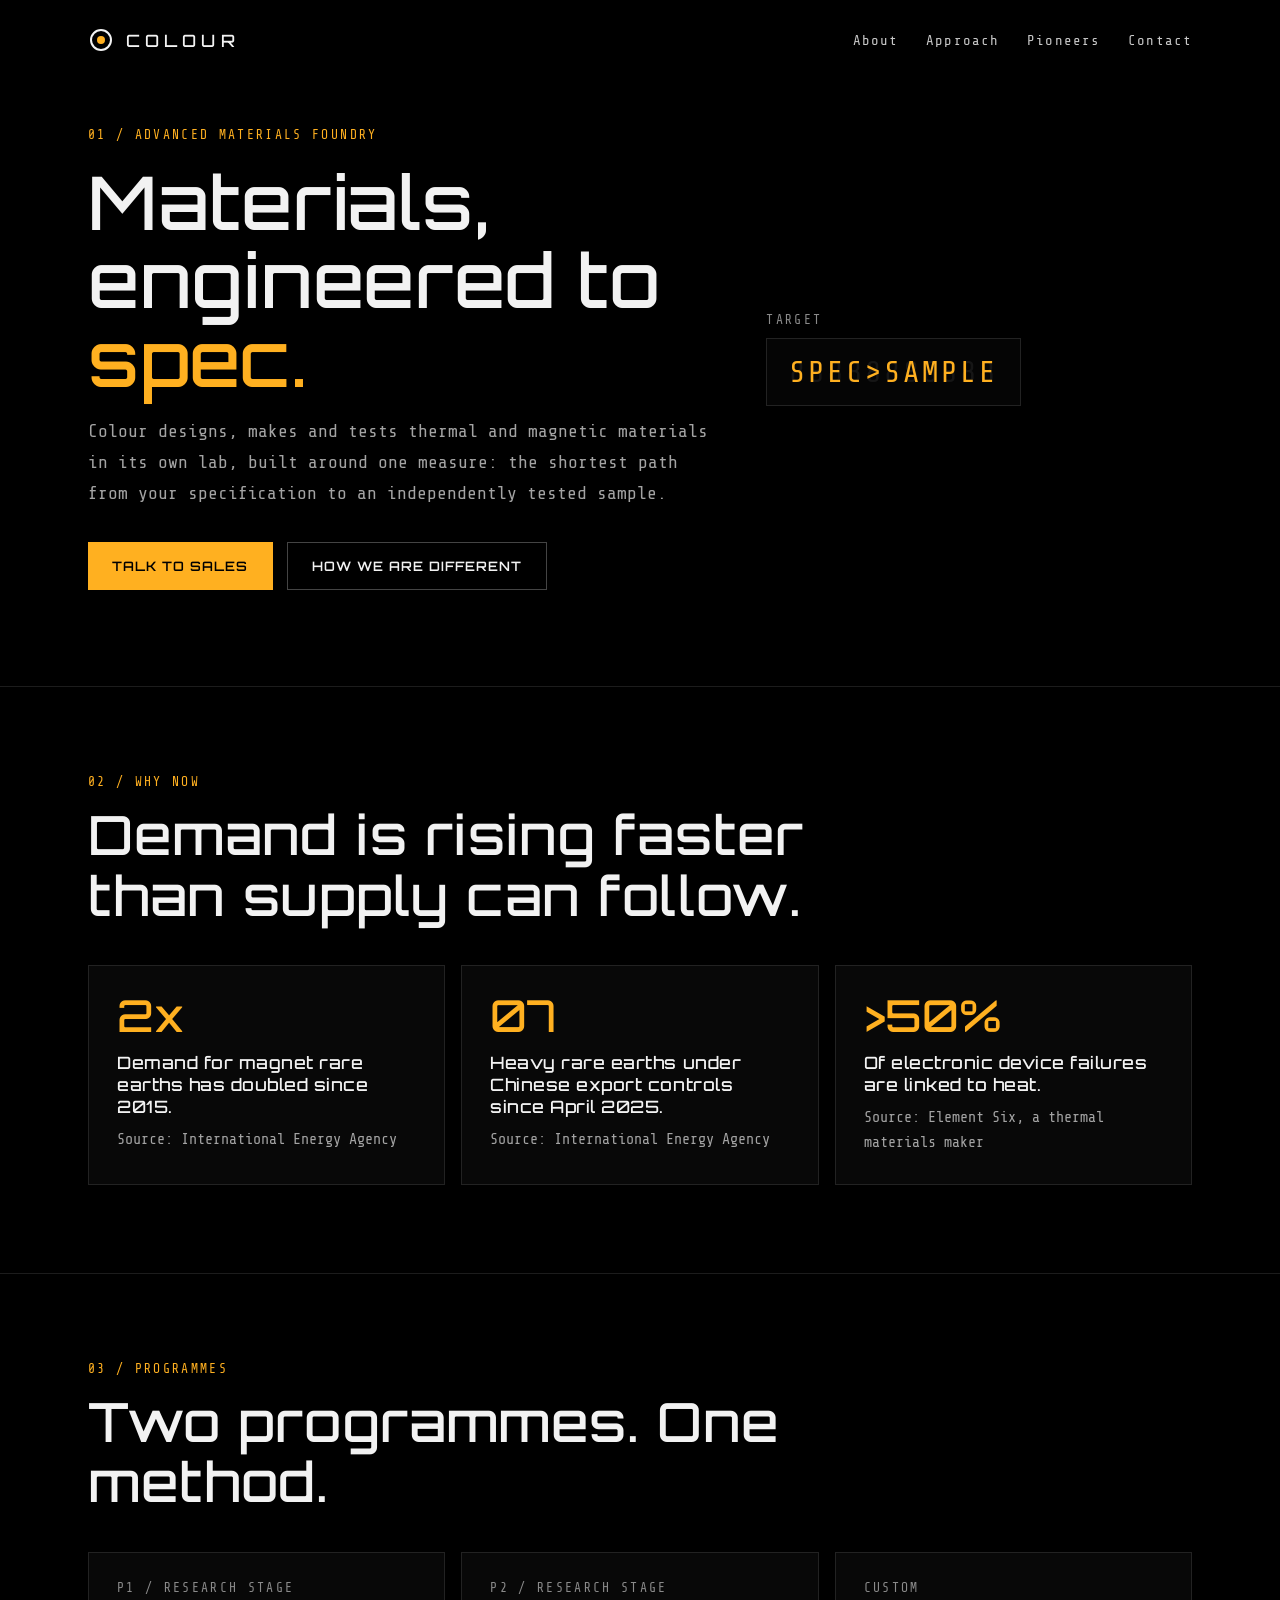
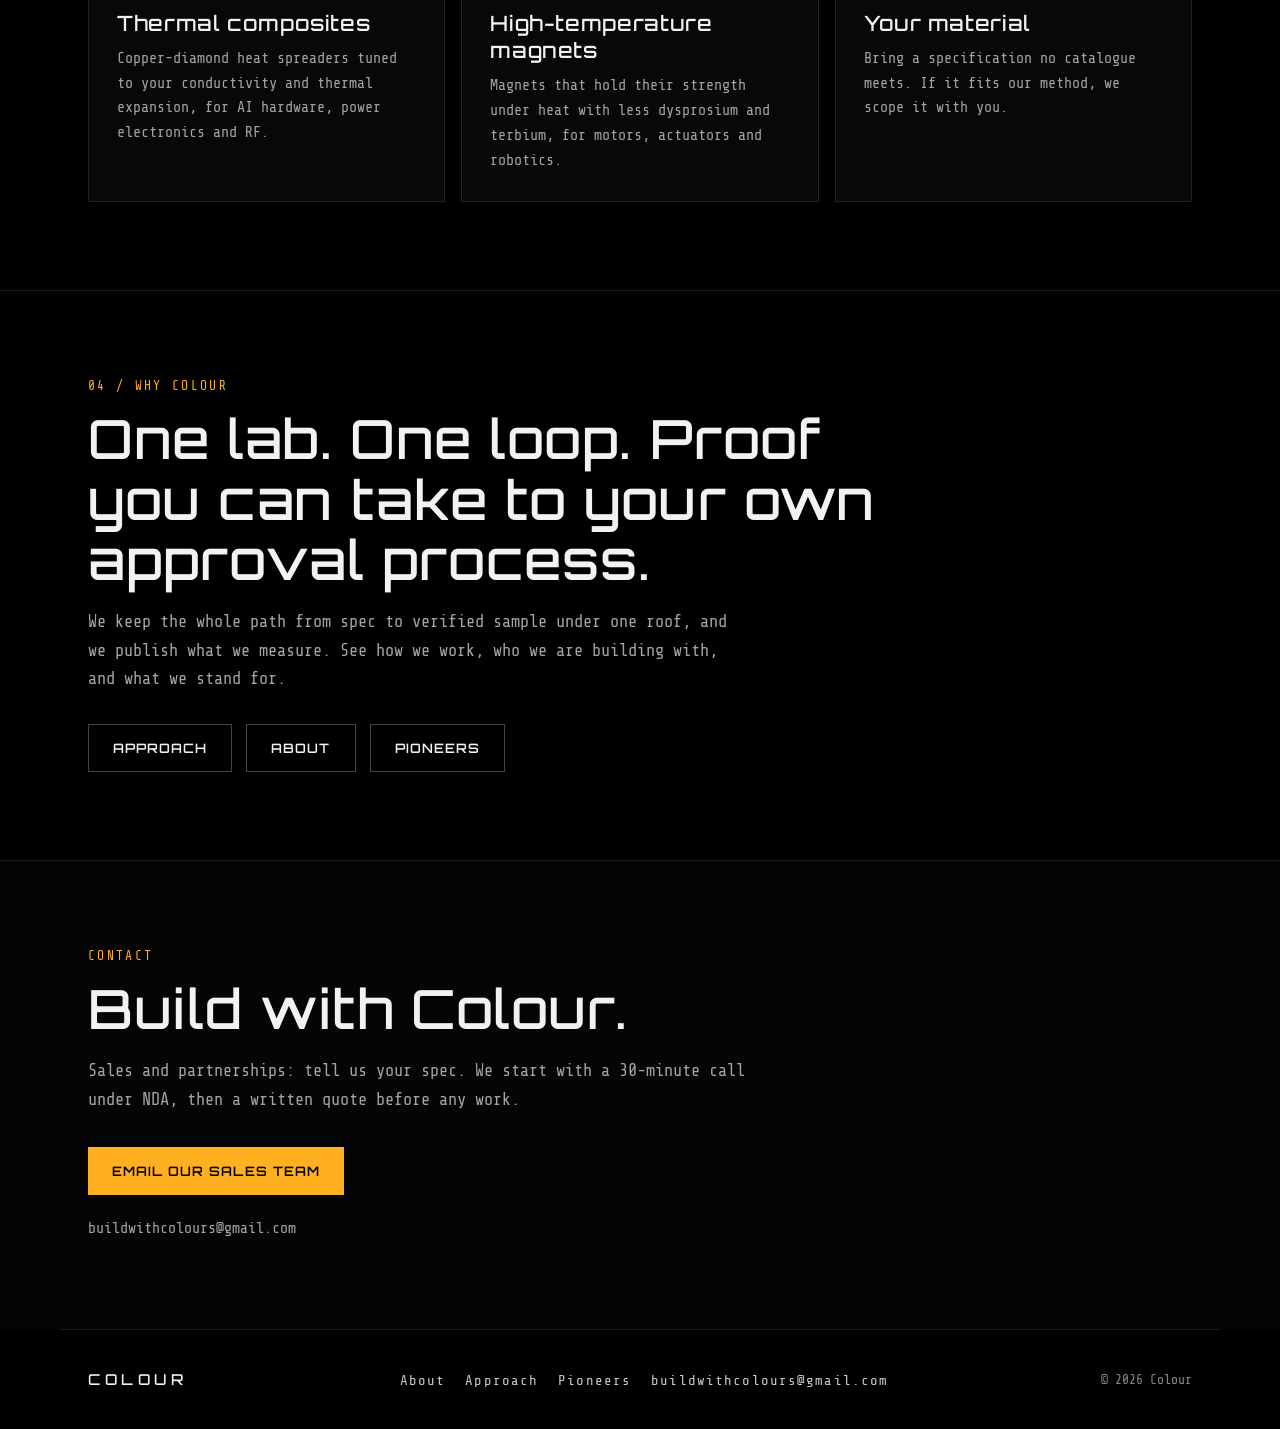
==== index.html @ 1d4a6eca "Add index.html" ====
<!doctype html>
<html lang="en">
<head>
<meta charset="utf-8">
<meta name="viewport" content="width=device-width,initial-scale=1">
<meta name="description" content="Colour designs, makes and tests thermal and magnetic materials to your specification.">
<title>Colour | Materials, engineered to spec</title>

<link href="https://fonts.googleapis.com/css2?family=Orbitron:wght@500;600&family=Share+Tech+Mono&display=swap" rel="stylesheet">
<style>
body{margin:0;background:#000}*{box-sizing:border-box}
a{color:#FFB020}a:hover{color:#FFD27A}
.w{max-width:1160px;margin:0 auto;padding:0 28px}
.s{padding:88px 0;border-top:1px solid #1C1C1C}
.o{font:400 13px/1 'Share Tech Mono',monospace;letter-spacing:.18em;text-transform:uppercase;color:#FFB020;margin:0}
.h{font:500 clamp(30px,4.6vw,54px)/1.12 Orbitron,sans-serif;letter-spacing:.02em;margin:16px 0 0;color:#F2F2F2;max-width:820px}
.p{font:400 17px/1.7 'Share Tech Mono',monospace;color:#A3A3A3;margin:18px 0 0;max-width:660px}
.b{display:inline-flex;align-items:center;min-height:48px;padding:0 24px;background:#FFB020;color:#000;font:600 13px Orbitron,sans-serif;letter-spacing:.08em;text-decoration:none;text-transform:uppercase}
.b:hover{background:#FFD27A;color:#000}
.b2{display:inline-flex;align-items:center;min-height:48px;padding:0 24px;border:1px solid #444;color:#F2F2F2;font:600 13px Orbitron,sans-serif;letter-spacing:.08em;text-decoration:none;text-transform:uppercase}
.b2:hover{border-color:#FFB020;color:#F2F2F2}
.g{display:grid;grid-template-columns:repeat(auto-fit,minmax(240px,1fr));gap:16px;margin-top:40px}
.c{background:#080808;border:1px solid #222;padding:28px}
.t{font:500 17px/1.3 Orbitron,sans-serif;color:#F2F2F2;margin:0;letter-spacing:.03em}
.d{font:400 15px/1.65 'Share Tech Mono',monospace;color:#A3A3A3;margin:10px 0 0}
.n{font:500 44px/1 Orbitron,sans-serif;color:#FFB020;margin:0 0 14px}
.nv a{color:#C9C9C9;text-decoration:none;font:400 14px 'Share Tech Mono',monospace;margin-left:28px;letter-spacing:.08em}
.nv a:hover{color:#fff}
@media(max-width:760px){.nv a.x{display:none}.s{padding:60px 0}.hero{grid-template-columns:1fr!important}}
</style>

</head>
<body>
<div style="width:100%;background:#000;color:#F2F2F2">
<header class="w" style="display:flex;align-items:center;justify-content:space-between;height:80px">
<a href="index.html" style="display:flex;align-items:center;gap:12px;text-decoration:none" aria-label="Colour home"><svg width="26" height="26" viewBox="0 0 26 26" aria-hidden="true"><circle cx="13" cy="13" r="10" fill="none" stroke="#F2F2F2" stroke-width="2"/><circle cx="13" cy="13" r="4" fill="#FFB020"/></svg><span style="font:500 17px Orbitron,sans-serif;letter-spacing:.3em;color:#F2F2F2">COLOUR</span></a>
<nav class="nv" style="display:flex;align-items:center"><a class="x" href="about.html">About</a><a class="x" href="approach.html">Approach</a><a class="x" href="pioneers.html">Pioneers</a><a href="mailto:buildwithcolours@gmail.com?subject=Colour%20enquiry">Contact</a></nav>
</header>
<section class="w hero" style="display:grid;grid-template-columns:1.2fr .8fr;gap:40px;align-items:center;padding-top:48px;padding-bottom:96px">
<div>
<p class="o">01 / Advanced materials foundry</p>
<h1 style="font:500 clamp(38px,5.8vw,74px)/1.06 Orbitron,sans-serif;letter-spacing:.01em;margin:22px 0 0;color:#F2F2F2">Materials, engineered to <span style="color:#FFB020">spec.</span></h1>
<p class="p" style="font-size:18px">Colour designs, makes and tests thermal and magnetic materials in its own lab, built around one measure: the shortest path from your specification to an independently tested sample.</p>
<div style="display:flex;flex-wrap:wrap;gap:14px;margin-top:34px"><a class="b" href="mailto:buildwithcolours@gmail.com?subject=Colour%3A%20spec%20call%20request">Talk to sales</a><a class="b2" href="approach.html">How we are different</a></div>
</div>
<div aria-hidden="true"><p class="o" style="margin-bottom:12px;color:#8A8A8A">Target</p><div style="position:relative;display:inline-block;padding:18px 22px;border:1px solid #222;background:#050505;font:400 30px/1 'Share Tech Mono',monospace;letter-spacing:.1em"><span style="position:absolute;left:22px;top:18px;color:#161616">88888888888</span><span style="position:relative;color:#FFB020">SPEC&gt;SAMPLE</span></div></div>
</section>
<section class="s"><div class="w">
<p class="o">02 / Why now</p>
<h2 class="h">Demand is rising faster than supply can follow.</h2>
<div class="g">
<div class="c"><p class="n">2x</p><p class="t">Demand for magnet rare earths has doubled since 2015.</p><p class="d">Source: International Energy Agency</p></div>
<div class="c"><p class="n">07</p><p class="t">Heavy rare earths under Chinese export controls since April 2025.</p><p class="d">Source: International Energy Agency</p></div>
<div class="c"><p class="n">&gt;50%</p><p class="t">Of electronic device failures are linked to heat.</p><p class="d">Source: Element Six, a thermal materials maker</p></div>
</div></div></section>
<section class="s"><div class="w">
<p class="o">03 / Programmes</p>
<h2 class="h">Two programmes. One method.</h2>
<div class="g">
<div class="c"><p class="o" style="color:#8A8A8A;margin-bottom:16px">P1 / Research stage</p><p class="t" style="font-size:21px">Thermal composites</p><p class="d">Copper-diamond heat spreaders tuned to your conductivity and thermal expansion, for AI hardware, power electronics and RF.</p></div>
<div class="c"><p class="o" style="color:#8A8A8A;margin-bottom:16px">P2 / Research stage</p><p class="t" style="font-size:21px">High-temperature magnets</p><p class="d">Magnets that hold their strength under heat with less dysprosium and terbium, for motors, actuators and robotics.</p></div>
<div class="c"><p class="o" style="color:#8A8A8A;margin-bottom:16px">Custom</p><p class="t" style="font-size:21px">Your material</p><p class="d">Bring a specification no catalogue meets. If it fits our method, we scope it with you.</p></div>
</div></div></section>
<section class="s"><div class="w">
<p class="o">04 / Why Colour</p>
<h2 class="h">One lab. One loop. Proof you can take to your own approval process.</h2>
<p class="p">We keep the whole path from spec to verified sample under one roof, and we publish what we measure. See how we work, who we are building with, and what we stand for.</p>
<div style="display:flex;flex-wrap:wrap;gap:14px;margin-top:30px"><a class="b2" href="approach.html">Approach</a><a class="b2" href="about.html">About</a><a class="b2" href="pioneers.html">Pioneers</a></div>
</div></section>
<section class="s" style="background:#050505"><div class="w">
<p class="o">Contact</p>
<h2 class="h">Build with Colour.</h2>
<p class="p">Sales and partnerships: tell us your spec. We start with a 30-minute call under NDA, then a written quote before any work.</p>
<div style="margin-top:32px"><a class="b" href="mailto:buildwithcolours@gmail.com?subject=Colour%3A%20spec%20call%20request&body=Name%3A%0ACompany%3A%0AProgramme%20(thermal%20composites%2C%20magnets%2C%20other)%3A%0AYour%20spec%20in%20a%20few%20lines%3A%0A">Email our sales team</a></div>
<p class="d" style="margin-top:22px">buildwithcolours@gmail.com</p>
</div></section>
<footer class="w" style="display:flex;flex-wrap:wrap;gap:20px;align-items:center;justify-content:space-between;padding-top:40px;padding-bottom:40px;border-top:1px solid #1C1C1C">
<span style="font:500 15px Orbitron,sans-serif;letter-spacing:.3em">COLOUR</span>
<span class="nv"><a href="about.html" style="margin:0 20px 0 0">About</a><a href="approach.html" style="margin:0 20px 0 0">Approach</a><a href="pioneers.html" style="margin:0 20px 0 0">Pioneers</a><a href="mailto:buildwithcolours@gmail.com" style="margin:0">buildwithcolours@gmail.com</a></span>
<span style="font:400 13px 'Share Tech Mono',monospace;color:#8A8A8A">&copy; 2026 Colour</span>
</footer>
</div>

</body>
</html>
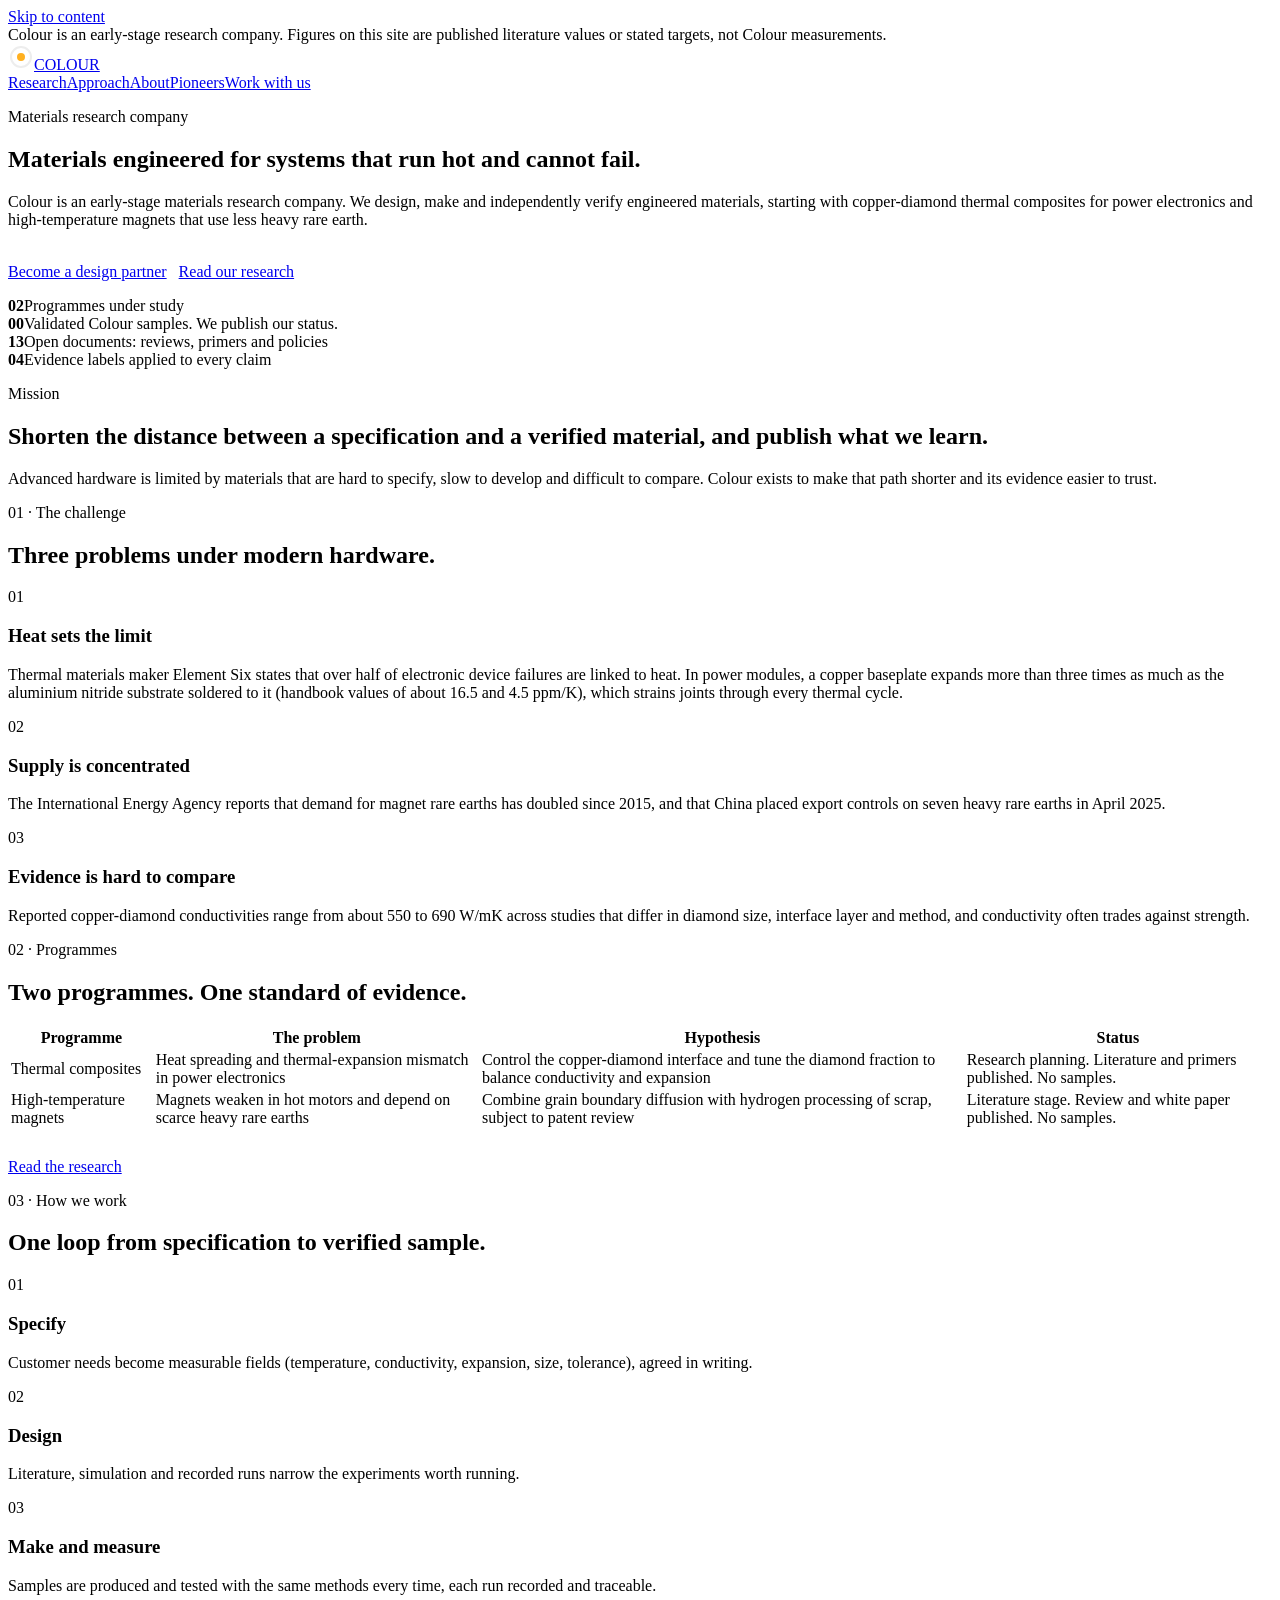
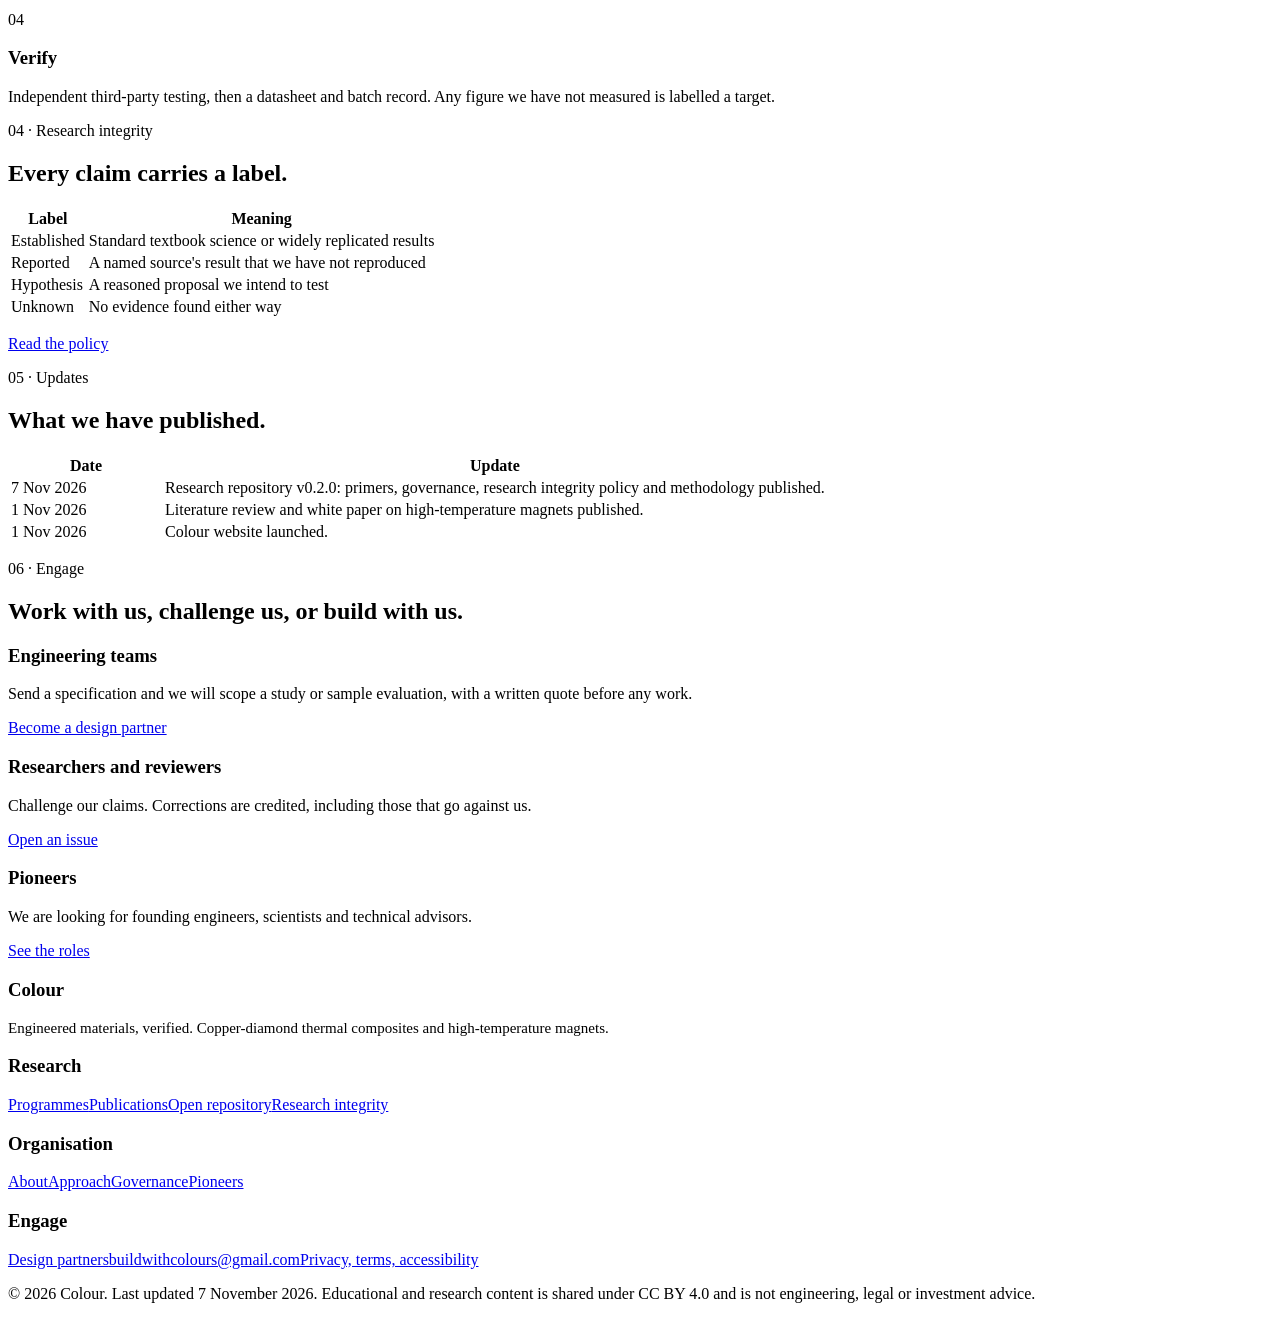
==== commit d162353d: "Update index.html" ====
--- a/index.html
+++ b/index.html
@@ -3,83 +3,86 @@
 <head>
 <meta charset="utf-8">
 <meta name="viewport" content="width=device-width,initial-scale=1">
-<meta name="description" content="Colour designs, makes and tests thermal and magnetic materials to your specification.">
-<title>Colour | Materials, engineered to spec</title>
-
-<link href="https://fonts.googleapis.com/css2?family=Orbitron:wght@500;600&family=Share+Tech+Mono&display=swap" rel="stylesheet">
-<style>
-body{margin:0;background:#000}*{box-sizing:border-box}
-a{color:#FFB020}a:hover{color:#FFD27A}
-.w{max-width:1160px;margin:0 auto;padding:0 28px}
-.s{padding:88px 0;border-top:1px solid #1C1C1C}
-.o{font:400 13px/1 'Share Tech Mono',monospace;letter-spacing:.18em;text-transform:uppercase;color:#FFB020;margin:0}
-.h{font:500 clamp(30px,4.6vw,54px)/1.12 Orbitron,sans-serif;letter-spacing:.02em;margin:16px 0 0;color:#F2F2F2;max-width:820px}
-.p{font:400 17px/1.7 'Share Tech Mono',monospace;color:#A3A3A3;margin:18px 0 0;max-width:660px}
-.b{display:inline-flex;align-items:center;min-height:48px;padding:0 24px;background:#FFB020;color:#000;font:600 13px Orbitron,sans-serif;letter-spacing:.08em;text-decoration:none;text-transform:uppercase}
-.b:hover{background:#FFD27A;color:#000}
-.b2{display:inline-flex;align-items:center;min-height:48px;padding:0 24px;border:1px solid #444;color:#F2F2F2;font:600 13px Orbitron,sans-serif;letter-spacing:.08em;text-decoration:none;text-transform:uppercase}
-.b2:hover{border-color:#FFB020;color:#F2F2F2}
-.g{display:grid;grid-template-columns:repeat(auto-fit,minmax(240px,1fr));gap:16px;margin-top:40px}
-.c{background:#080808;border:1px solid #222;padding:28px}
-.t{font:500 17px/1.3 Orbitron,sans-serif;color:#F2F2F2;margin:0;letter-spacing:.03em}
-.d{font:400 15px/1.65 'Share Tech Mono',monospace;color:#A3A3A3;margin:10px 0 0}
-.n{font:500 44px/1 Orbitron,sans-serif;color:#FFB020;margin:0 0 14px}
-.nv a{color:#C9C9C9;text-decoration:none;font:400 14px 'Share Tech Mono',monospace;margin-left:28px;letter-spacing:.08em}
-.nv a:hover{color:#fff}
-@media(max-width:760px){.nv a.x{display:none}.s{padding:60px 0}.hero{grid-template-columns:1fr!important}}
-</style>
-
+<title>Colour | Materials engineered for systems that run hot</title>
+<meta name="description" content="Colour designs, makes and independently verifies engineered materials: copper-diamond thermal composites and high-temperature magnets.">
+<meta name="theme-color" content="#000000">
+<meta property="og:title" content="Colour | Materials engineered for systems that run hot">
+<meta property="og:description" content="Colour designs, makes and independently verifies engineered materials: copper-diamond thermal composites and high-temperature magnets.">
+<link rel="icon" href="data:image/svg+xml,%3Csvg xmlns='http://www.w3.org/2000/svg' viewBox='0 0 26 26'%3E%3Crect width='26' height='26' fill='%23000'/%3E%3Ccircle cx='13' cy='13' r='9' fill='none' stroke='%23eee' stroke-width='2'/%3E%3Ccircle cx='13' cy='13' r='3.5' fill='%23FFB020'/%3E%3C/svg%3E">
+<link rel="preconnect" href="https://fonts.googleapis.com"><link rel="preconnect" href="https://fonts.gstatic.com" crossorigin>
+<link href="https://fonts.googleapis.com/css2?family=IBM+Plex+Sans:wght@400;500&family=Orbitron:wght@500;600&family=Share+Tech+Mono&display=swap" rel="stylesheet">
+<link rel="stylesheet" href="site.css">
 </head>
 <body>
-<div style="width:100%;background:#000;color:#F2F2F2">
-<header class="w" style="display:flex;align-items:center;justify-content:space-between;height:80px">
-<a href="index.html" style="display:flex;align-items:center;gap:12px;text-decoration:none" aria-label="Colour home"><svg width="26" height="26" viewBox="0 0 26 26" aria-hidden="true"><circle cx="13" cy="13" r="10" fill="none" stroke="#F2F2F2" stroke-width="2"/><circle cx="13" cy="13" r="4" fill="#FFB020"/></svg><span style="font:500 17px Orbitron,sans-serif;letter-spacing:.3em;color:#F2F2F2">COLOUR</span></a>
-<nav class="nv" style="display:flex;align-items:center"><a class="x" href="about.html">About</a><a class="x" href="approach.html">Approach</a><a class="x" href="pioneers.html">Pioneers</a><a href="mailto:buildwithcolours@gmail.com?subject=Colour%20enquiry">Contact</a></nav>
-</header>
-<section class="w hero" style="display:grid;grid-template-columns:1.2fr .8fr;gap:40px;align-items:center;padding-top:48px;padding-bottom:96px">
-<div>
-<p class="o">01 / Advanced materials foundry</p>
-<h1 style="font:500 clamp(38px,5.8vw,74px)/1.06 Orbitron,sans-serif;letter-spacing:.01em;margin:22px 0 0;color:#F2F2F2">Materials, engineered to <span style="color:#FFB020">spec.</span></h1>
-<p class="p" style="font-size:18px">Colour designs, makes and tests thermal and magnetic materials in its own lab, built around one measure: the shortest path from your specification to an independently tested sample.</p>
-<div style="display:flex;flex-wrap:wrap;gap:14px;margin-top:34px"><a class="b" href="mailto:buildwithcolours@gmail.com?subject=Colour%3A%20spec%20call%20request">Talk to sales</a><a class="b2" href="approach.html">How we are different</a></div>
+<a class="skip" href="#main">Skip to content</a>
+<div class="bar"><div class="w">Colour is an early-stage research company. Figures on this site are published literature values or stated targets, not Colour measurements.</div></div>
+<header><div class="w hd">
+<a class="logo" href="index.html" aria-label="Colour home"><svg width="26" height="26" viewBox="0 0 26 26" aria-hidden="true"><circle cx="13" cy="13" r="10" fill="none" stroke="#EDEDED" stroke-width="2"/><circle cx="13" cy="13" r="4" fill="#FFB020"/></svg>COLOUR</a>
+<nav aria-label="Primary"><a href="research.html">Research</a><a href="approach.html">Approach</a><a href="about.html">About</a><a href="pioneers.html">Pioneers</a><a href="partner.html">Work with us</a></nav>
+</div></header>
+<main id="main">
+<section class="w hero">
+<p class="k">Materials research company</p>
+<h1>Materials engineered for systems that run hot and cannot fail.</h1>
+<p class="lead">Colour is an early-stage materials research company. We design, make and independently verify engineered materials, starting with copper-diamond thermal composites for power electronics and high-temperature magnets that use less heavy rare earth.</p>
+<p style="margin-top:34px;max-width:none"><a class="btn" href="partner.html">Become a design partner</a> &nbsp; <a class="btn o" href="research.html">Read our research</a></p>
+<div class="ro" role="list" aria-label="Status at a glance">
+<div role="listitem"><b>02</b><span>Programmes under study</span></div>
+<div role="listitem"><b>00</b><span>Validated Colour samples. We publish our status.</span></div>
+<div role="listitem"><b>13</b><span>Open documents: reviews, primers and policies</span></div>
+<div role="listitem"><b>04</b><span>Evidence labels applied to every claim</span></div>
 </div>
-<div aria-hidden="true"><p class="o" style="margin-bottom:12px;color:#8A8A8A">Target</p><div style="position:relative;display:inline-block;padding:18px 22px;border:1px solid #222;background:#050505;font:400 30px/1 'Share Tech Mono',monospace;letter-spacing:.1em"><span style="position:absolute;left:22px;top:18px;color:#161616">88888888888</span><span style="position:relative;color:#FFB020">SPEC&gt;SAMPLE</span></div></div>
 </section>
-<section class="s"><div class="w">
-<p class="o">02 / Why now</p>
-<h2 class="h">Demand is rising faster than supply can follow.</h2>
-<div class="g">
-<div class="c"><p class="n">2x</p><p class="t">Demand for magnet rare earths has doubled since 2015.</p><p class="d">Source: International Energy Agency</p></div>
-<div class="c"><p class="n">07</p><p class="t">Heavy rare earths under Chinese export controls since April 2025.</p><p class="d">Source: International Energy Agency</p></div>
-<div class="c"><p class="n">&gt;50%</p><p class="t">Of electronic device failures are linked to heat.</p><p class="d">Source: Element Six, a thermal materials maker</p></div>
+<section class="s"><div class="w g2"><div><p class="k">Mission</p></div><div>
+<h2>Shorten the distance between a specification and a verified material, and publish what we learn.</h2>
+<p>Advanced hardware is limited by materials that are hard to specify, slow to develop and difficult to compare. Colour exists to make that path shorter and its evidence easier to trust.</p>
 </div></div></section>
-<section class="s"><div class="w">
-<p class="o">03 / Programmes</p>
-<h2 class="h">Two programmes. One method.</h2>
-<div class="g">
-<div class="c"><p class="o" style="color:#8A8A8A;margin-bottom:16px">P1 / Research stage</p><p class="t" style="font-size:21px">Thermal composites</p><p class="d">Copper-diamond heat spreaders tuned to your conductivity and thermal expansion, for AI hardware, power electronics and RF.</p></div>
-<div class="c"><p class="o" style="color:#8A8A8A;margin-bottom:16px">P2 / Research stage</p><p class="t" style="font-size:21px">High-temperature magnets</p><p class="d">Magnets that hold their strength under heat with less dysprosium and terbium, for motors, actuators and robotics.</p></div>
-<div class="c"><p class="o" style="color:#8A8A8A;margin-bottom:16px">Custom</p><p class="t" style="font-size:21px">Your material</p><p class="d">Bring a specification no catalogue meets. If it fits our method, we scope it with you.</p></div>
+<section class="s"><div class="w"><p class="k">01 &middot; The challenge</p><h2>Three problems under modern hardware.</h2>
+<div class="g3">
+<div><p class="n">01</p><h3>Heat sets the limit</h3><p>Thermal materials maker Element Six states that over half of electronic device failures are linked to heat. In power modules, a copper baseplate expands more than three times as much as the aluminium nitride substrate soldered to it (handbook values of about 16.5 and 4.5 ppm/K), which strains joints through every thermal cycle.</p></div>
+<div><p class="n">02</p><h3>Supply is concentrated</h3><p>The International Energy Agency reports that demand for magnet rare earths has doubled since 2015, and that China placed export controls on seven heavy rare earths in April 2025.</p></div>
+<div><p class="n">03</p><h3>Evidence is hard to compare</h3><p>Reported copper-diamond conductivities range from about 550 to 690 W/mK across studies that differ in diamond size, interface layer and method, and conductivity often trades against strength.</p></div>
 </div></div></section>
-<section class="s"><div class="w">
-<p class="o">04 / Why Colour</p>
-<h2 class="h">One lab. One loop. Proof you can take to your own approval process.</h2>
-<p class="p">We keep the whole path from spec to verified sample under one roof, and we publish what we measure. See how we work, who we are building with, and what we stand for.</p>
-<div style="display:flex;flex-wrap:wrap;gap:14px;margin-top:30px"><a class="b2" href="approach.html">Approach</a><a class="b2" href="about.html">About</a><a class="b2" href="pioneers.html">Pioneers</a></div>
-</div></section>
-<section class="s" style="background:#050505"><div class="w">
-<p class="o">Contact</p>
-<h2 class="h">Build with Colour.</h2>
-<p class="p">Sales and partnerships: tell us your spec. We start with a 30-minute call under NDA, then a written quote before any work.</p>
-<div style="margin-top:32px"><a class="b" href="mailto:buildwithcolours@gmail.com?subject=Colour%3A%20spec%20call%20request&body=Name%3A%0ACompany%3A%0AProgramme%20(thermal%20composites%2C%20magnets%2C%20other)%3A%0AYour%20spec%20in%20a%20few%20lines%3A%0A">Email our sales team</a></div>
-<p class="d" style="margin-top:22px">buildwithcolours@gmail.com</p>
-</div></section>
-<footer class="w" style="display:flex;flex-wrap:wrap;gap:20px;align-items:center;justify-content:space-between;padding-top:40px;padding-bottom:40px;border-top:1px solid #1C1C1C">
-<span style="font:500 15px Orbitron,sans-serif;letter-spacing:.3em">COLOUR</span>
-<span class="nv"><a href="about.html" style="margin:0 20px 0 0">About</a><a href="approach.html" style="margin:0 20px 0 0">Approach</a><a href="pioneers.html" style="margin:0 20px 0 0">Pioneers</a><a href="mailto:buildwithcolours@gmail.com" style="margin:0">buildwithcolours@gmail.com</a></span>
-<span style="font:400 13px 'Share Tech Mono',monospace;color:#8A8A8A">&copy; 2026 Colour</span>
-</footer>
+<section class="s"><div class="w"><p class="k">02 &middot; Programmes</p><h2>Two programmes. One standard of evidence.</h2>
+<div class="tw"><table><thead><tr><th>Programme</th><th>The problem</th><th>Hypothesis</th><th>Status</th></tr></thead><tbody>
+<tr><td>Thermal composites</td><td>Heat spreading and thermal-expansion mismatch in power electronics</td><td>Control the copper-diamond interface and tune the diamond fraction to balance conductivity and expansion</td><td>Research planning. Literature and primers published. No samples.</td></tr>
+<tr><td>High-temperature magnets</td><td>Magnets weaken in hot motors and depend on scarce heavy rare earths</td><td>Combine grain boundary diffusion with hydrogen processing of scrap, subject to patent review</td><td>Literature stage. Review and white paper published. No samples.</td></tr>
+</tbody></table></div>
+<p style="margin-top:28px"><a href="research.html">Read the research</a></p></div></section>
+<section class="s"><div class="w"><p class="k">03 &middot; How we work</p><h2>One loop from specification to verified sample.</h2>
+<div class="g4">
+<div><p class="n">01</p><h3>Specify</h3><p>Customer needs become measurable fields (temperature, conductivity, expansion, size, tolerance), agreed in writing.</p></div>
+<div><p class="n">02</p><h3>Design</h3><p>Literature, simulation and recorded runs narrow the experiments worth running.</p></div>
+<div><p class="n">03</p><h3>Make and measure</h3><p>Samples are produced and tested with the same methods every time, each run recorded and traceable.</p></div>
+<div><p class="n">04</p><h3>Verify</h3><p>Independent third-party testing, then a datasheet and batch record. Any figure we have not measured is labelled a target.</p></div>
+</div></div></section>
+<section class="s"><div class="w g2"><div><p class="k">04 &middot; Research integrity</p><h2>Every claim carries a label.</h2></div>
+<div><div class="tw" style="margin-top:0"><table><thead><tr><th>Label</th><th>Meaning</th></tr></thead><tbody>
+<tr><td>Established</td><td>Standard textbook science or widely replicated results</td></tr>
+<tr><td>Reported</td><td>A named source's result that we have not reproduced</td></tr>
+<tr><td>Hypothesis</td><td>A reasoned proposal we intend to test</td></tr>
+<tr><td>Unknown</td><td>No evidence found either way</td></tr></tbody></table></div>
+<p><a href="https://github.com/thecolourfoundation/colour-materials-research/blob/main/docs/06-research-integrity.md">Read the policy</a></p></div></div></section>
+<section class="s"><div class="w"><p class="k">05 &middot; Updates</p><h2>What we have published.</h2>
+<div class="tw"><table><thead><tr><th style="width:150px">Date</th><th>Update</th></tr></thead><tbody>
+<tr><td>7 Nov 2026</td><td>Research repository v0.2.0: primers, governance, research integrity policy and methodology published.</td></tr>
+<tr><td>1 Nov 2026</td><td>Literature review and white paper on high-temperature magnets published.</td></tr>
+<tr><td>1 Nov 2026</td><td>Colour website launched.</td></tr></tbody></table></div></div></section>
+<section class="s"><div class="w"><p class="k">06 &middot; Engage</p><h2>Work with us, challenge us, or build with us.</h2>
+<div class="g3">
+<div><h3>Engineering teams</h3><p>Send a specification and we will scope a study or sample evaluation, with a written quote before any work.</p><p><a href="partner.html">Become a design partner</a></p></div>
+<div><h3>Researchers and reviewers</h3><p>Challenge our claims. Corrections are credited, including those that go against us.</p><p><a href="https://github.com/thecolourfoundation/colour-materials-research/issues">Open an issue</a></p></div>
+<div><h3>Pioneers</h3><p>We are looking for founding engineers, scientists and technical advisors.</p><p><a href="pioneers.html">See the roles</a></p></div>
+</div></div></section>
+</main>
+<footer class="ft"><div class="w">
+<div class="g4" style="margin-top:0;border-top:0">
+<div><h3>Colour</h3><p style="font-size:15px">Engineered materials, verified. Copper-diamond thermal composites and high-temperature magnets.</p></div>
+<div><h3>Research</h3><a href="research.html">Programmes</a><a href="research.html#publications">Publications</a><a href="https://github.com/thecolourfoundation/colour-materials-research">Open repository</a><a href="https://github.com/thecolourfoundation/colour-materials-research/blob/main/docs/06-research-integrity.md">Research integrity</a></div>
+<div><h3>Organisation</h3><a href="about.html">About</a><a href="approach.html">Approach</a><a href="about.html#governance">Governance</a><a href="pioneers.html">Pioneers</a></div>
+<div><h3>Engage</h3><a href="partner.html">Design partners</a><a href="mailto:buildwithcolours@gmail.com">buildwithcolours@gmail.com</a><a href="legal.html">Privacy, terms, accessibility</a></div>
 </div>
-
+<p class="fine">&copy; 2026 Colour. Last updated 7 November 2026. Educational and research content is shared under CC BY 4.0 and is not engineering, legal or investment advice.</p>
+</div></footer>
 </body>
 </html>
